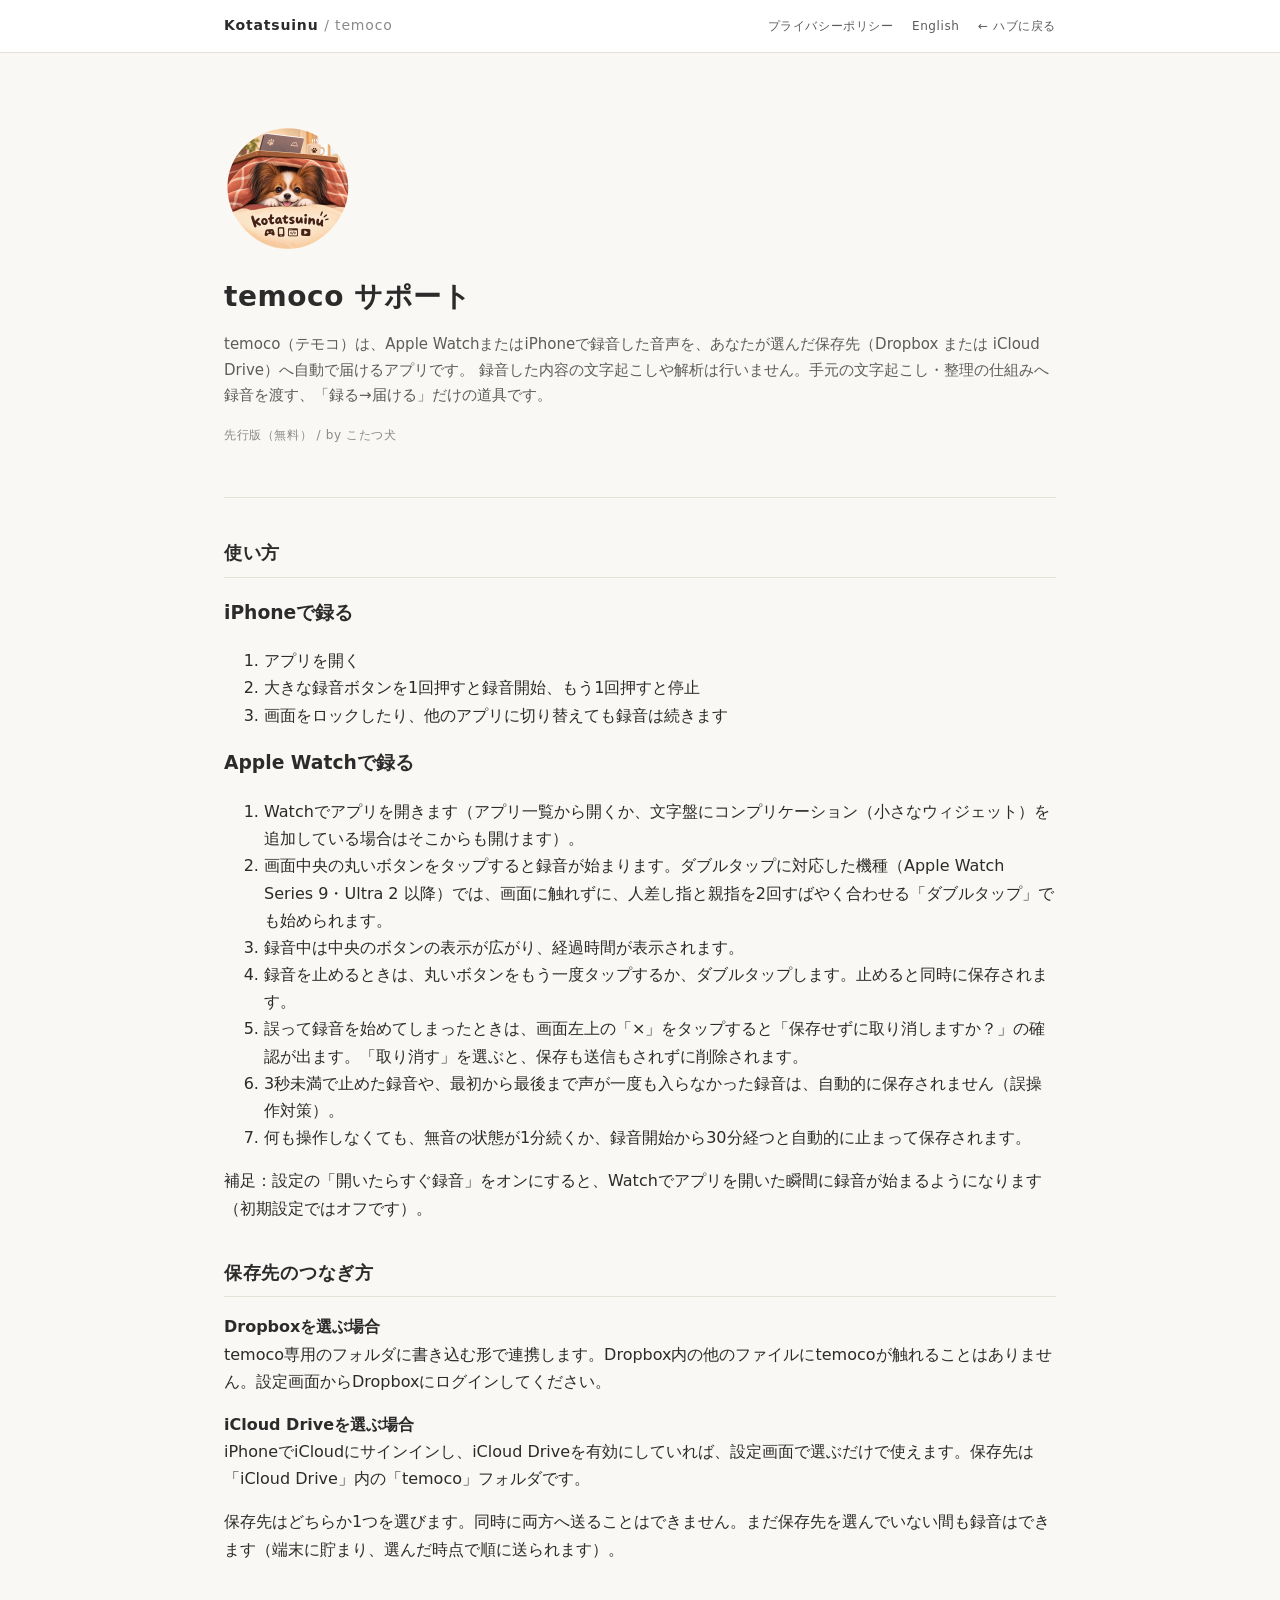
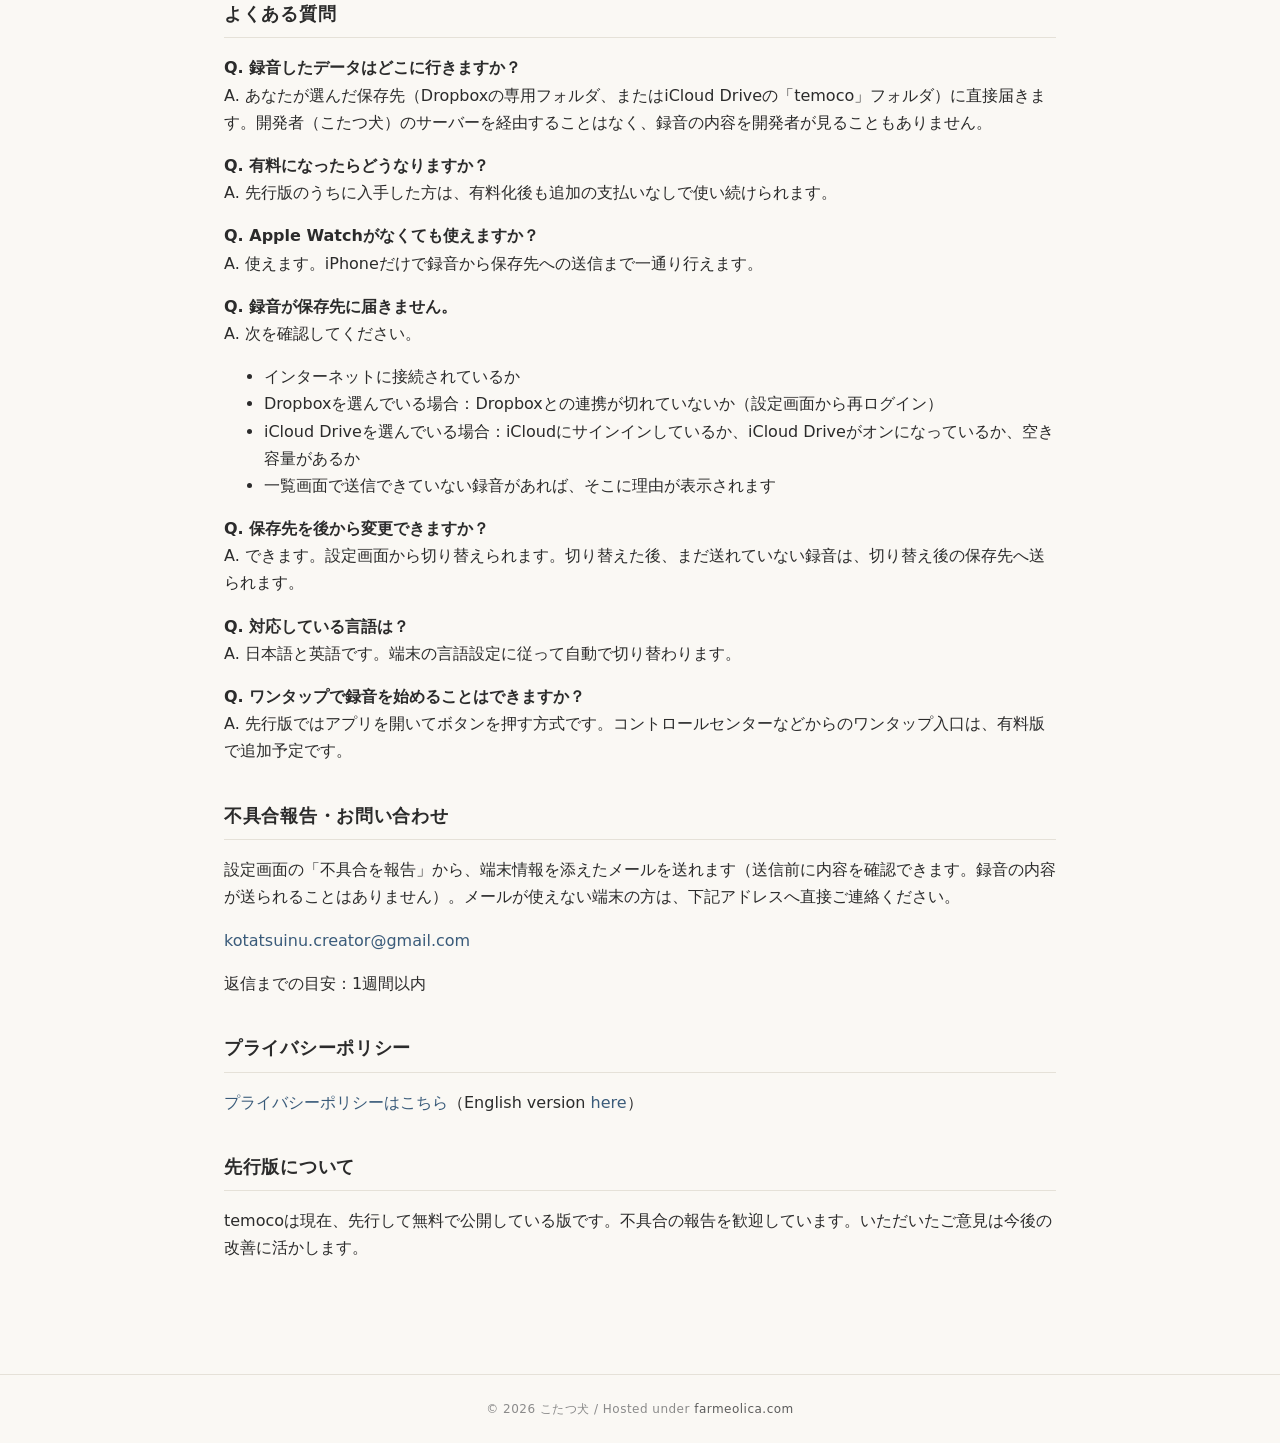
==== temoco/index.html @ c20871ce "[新機能] temoco のサポートページとプライバシーポリシー（日英）を公開し、ハブに追加 App Store 提出に必要なサポートURL・プライバシーポリシーURLとして /temoco/・/te" ====
<!DOCTYPE html>
<html lang="ja">
<head>
<meta charset="UTF-8">
<meta name="viewport" content="width=device-width, initial-scale=1">
<title>temocoサポート｜こたつ犬</title>
<meta name="description" content="temoco（テモコ）のサポートページ。使い方・保存先の設定・よくある質問・お問い合わせ・プライバシーポリシー。">
<meta name="robots" content="noindex">
<link rel="icon" type="image/png" sizes="32x32" href="/_assets/brand/favicon-32.png">
<link rel="icon" type="image/png" sizes="192x192" href="/_assets/brand/kotatsuinu_icon_illust_192.png">
<link rel="apple-touch-icon" href="/_assets/brand/apple-touch-icon.png">
<link rel="stylesheet" href="/_assets/styles.css">
</head>
<body>

<header class="site-header">
  <div class="site-header-inner">
    <h1 class="site-title"><a href="/">Kotatsuinu</a> <span style="color:#8a8a8a;font-weight:400;"> / temoco</span></h1>
    <nav class="site-nav">
      <a href="/temoco/privacy/">プライバシーポリシー</a>
      <a href="/temoco/en/">English</a>
      <a href="/">← ハブに戻る</a>
    </nav>
  </div>
</header>

<main>

  <section class="hero">
    <img class="hero-icon" src="/_assets/brand/kotatsuinu_icon_illust_512.png" alt="こたつから顔を出すパピヨンのこたつ犬アイコン" width="96" height="96">
    <h1>temoco サポート</h1>
    <p class="lead">
      temoco（テモコ）は、Apple WatchまたはiPhoneで録音した音声を、あなたが選んだ保存先（Dropbox または iCloud Drive）へ自動で届けるアプリです。
      録音した内容の文字起こしや解析は行いません。手元の文字起こし・整理の仕組みへ録音を渡す、「録る→届ける」だけの道具です。
    </p>
    <p class="meta">先行版（無料） / by こたつ犬</p>
  </section>

  <h2>使い方</h2>

  <h3>iPhoneで録る</h3>
  <ol>
    <li>アプリを開く</li>
    <li>大きな録音ボタンを1回押すと録音開始、もう1回押すと停止</li>
    <li>画面をロックしたり、他のアプリに切り替えても録音は続きます</li>
  </ol>

  <h3>Apple Watchで録る</h3>
  <ol>
    <li>Watchでアプリを開きます（アプリ一覧から開くか、文字盤にコンプリケーション（小さなウィジェット）を追加している場合はそこからも開けます）。</li>
    <li>画面中央の丸いボタンをタップすると録音が始まります。ダブルタップに対応した機種（Apple Watch Series 9・Ultra 2 以降）では、画面に触れずに、人差し指と親指を2回すばやく合わせる「ダブルタップ」でも始められます。</li>
    <li>録音中は中央のボタンの表示が広がり、経過時間が表示されます。</li>
    <li>録音を止めるときは、丸いボタンをもう一度タップするか、ダブルタップします。止めると同時に保存されます。</li>
    <li>誤って録音を始めてしまったときは、画面左上の「×」をタップすると「保存せずに取り消しますか？」の確認が出ます。「取り消す」を選ぶと、保存も送信もされずに削除されます。</li>
    <li>3秒未満で止めた録音や、最初から最後まで声が一度も入らなかった録音は、自動的に保存されません（誤操作対策）。</li>
    <li>何も操作しなくても、無音の状態が1分続くか、録音開始から30分経つと自動的に止まって保存されます。</li>
  </ol>
  <p>
    補足：設定の「開いたらすぐ録音」をオンにすると、Watchでアプリを開いた瞬間に録音が始まるようになります（初期設定ではオフです）。
  </p>

  <h2>保存先のつなぎ方</h2>
  <p>
    <strong>Dropboxを選ぶ場合</strong><br>
    temoco専用のフォルダに書き込む形で連携します。Dropbox内の他のファイルにtemocoが触れることはありません。設定画面からDropboxにログインしてください。
  </p>
  <p>
    <strong>iCloud Driveを選ぶ場合</strong><br>
    iPhoneでiCloudにサインインし、iCloud Driveを有効にしていれば、設定画面で選ぶだけで使えます。保存先は「iCloud Drive」内の「temoco」フォルダです。
  </p>
  <p>
    保存先はどちらか1つを選びます。同時に両方へ送ることはできません。まだ保存先を選んでいない間も録音はできます（端末に貯まり、選んだ時点で順に送られます）。
  </p>

  <h2>よくある質問</h2>

  <p><strong>Q. 録音したデータはどこに行きますか？</strong><br>
  A. あなたが選んだ保存先（Dropboxの専用フォルダ、またはiCloud Driveの「temoco」フォルダ）に直接届きます。開発者（こたつ犬）のサーバーを経由することはなく、録音の内容を開発者が見ることもありません。</p>

  <p><strong>Q. 有料になったらどうなりますか？</strong><br>
  A. 先行版のうちに入手した方は、有料化後も追加の支払いなしで使い続けられます。</p>

  <p><strong>Q. Apple Watchがなくても使えますか？</strong><br>
  A. 使えます。iPhoneだけで録音から保存先への送信まで一通り行えます。</p>

  <p><strong>Q. 録音が保存先に届きません。</strong><br>
  A. 次を確認してください。</p>
  <ul>
    <li>インターネットに接続されているか</li>
    <li>Dropboxを選んでいる場合：Dropboxとの連携が切れていないか（設定画面から再ログイン）</li>
    <li>iCloud Driveを選んでいる場合：iCloudにサインインしているか、iCloud Driveがオンになっているか、空き容量があるか</li>
    <li>一覧画面で送信できていない録音があれば、そこに理由が表示されます</li>
  </ul>

  <p><strong>Q. 保存先を後から変更できますか？</strong><br>
  A. できます。設定画面から切り替えられます。切り替えた後、まだ送れていない録音は、切り替え後の保存先へ送られます。</p>

  <p><strong>Q. 対応している言語は？</strong><br>
  A. 日本語と英語です。端末の言語設定に従って自動で切り替わります。</p>

  <p><strong>Q. ワンタップで録音を始めることはできますか？</strong><br>
  A. 先行版ではアプリを開いてボタンを押す方式です。コントロールセンターなどからのワンタップ入口は、有料版で追加予定です。</p>

  <h2>不具合報告・お問い合わせ</h2>
  <p>
    設定画面の「不具合を報告」から、端末情報を添えたメールを送れます（送信前に内容を確認できます。録音の内容が送られることはありません）。メールが使えない端末の方は、下記アドレスへ直接ご連絡ください。
  </p>
  <p><a href="mailto:kotatsuinu.creator@gmail.com">kotatsuinu.creator@gmail.com</a></p>
  <p>返信までの目安：1週間以内</p>

  <h2>プライバシーポリシー</h2>
  <p><a href="/temoco/privacy/">プライバシーポリシーはこちら</a>（English version <a href="/temoco/en/privacy/">here</a>）</p>

  <h2>先行版について</h2>
  <p>
    temocoは現在、先行して無料で公開している版です。不具合の報告を歓迎しています。いただいたご意見は今後の改善に活かします。
  </p>

</main>

<footer class="site-footer">
  © 2026 こたつ犬 / Hosted under <a href="https://farmeolica.com/" target="_blank" rel="noopener">farmeolica.com</a>
</footer>

</body>
</html>
---- _assets/styles.css ----
/* kotatsuinu-pages — shared styles */

:root {
  --bg: #faf8f4;
  --surface: #ffffff;
  --ink: #2b2b2b;
  --ink-soft: #5c5c5c;
  --ink-mute: #8a8a8a;
  --line: #e5e1d8;
  --accent: #3a5b7a;       /* dusty indigo — 個人色 */
  --accent-soft: #d8e3ec;
  --eolica: #4a6b3a;        /* Farm Eolica green （リンク時のみ参照） */
  --max-w: 880px;
  --radius: 4px;
}

* { box-sizing: border-box; }

html, body {
  margin: 0;
  padding: 0;
  background: var(--bg);
  color: var(--ink);
  font-family: 'Hiragino Kaku Gothic ProN', 'Yu Gothic', 'Noto Sans JP', system-ui, sans-serif;
  font-size: 16px;
  line-height: 1.7;
  -webkit-font-smoothing: antialiased;
}

a {
  color: var(--accent);
  text-decoration: none;
  border-bottom: 1px solid transparent;
  transition: border-color .15s ease;
}
a:hover { border-bottom-color: var(--accent); }

/* Site header */
.site-header {
  border-bottom: 1px solid var(--line);
  background: var(--surface);
}
.site-header-inner {
  max-width: var(--max-w);
  margin: 0 auto;
  padding: 14px 24px;
  display: flex;
  align-items: baseline;
  justify-content: space-between;
  gap: 16px;
}
.site-title {
  font-size: 14px;
  letter-spacing: 0.06em;
  margin: 0;
  font-weight: 600;
}
.site-title a { color: var(--ink); }
.site-nav {
  font-size: 12px;
  color: var(--ink-mute);
  letter-spacing: 0.05em;
}
.site-nav a { color: var(--ink-soft); margin-left: 14px; }

/* Main */
main {
  max-width: var(--max-w);
  margin: 0 auto;
  padding: 48px 24px 96px;
}

/* Hero (hub page) */
.hero {
  padding: 24px 0 40px;
  border-bottom: 1px solid var(--line);
  margin-bottom: 40px;
}
.hero-icon {
  display: block;
  width: 128px;
  height: 128px;
  margin: 0 0 20px;
}
.hero h1 {
  font-size: 28px;
  margin: 0 0 12px;
  letter-spacing: 0.02em;
}
.hero .lead {
  font-size: 15px;
  color: var(--ink-soft);
  margin: 0;
}
.hero .meta {
  font-size: 12px;
  color: var(--ink-mute);
  margin-top: 16px;
  letter-spacing: 0.05em;
}

/* Section heads */
h2 {
  font-size: 18px;
  letter-spacing: 0.04em;
  margin: 36px 0 16px;
  padding-bottom: 8px;
  border-bottom: 1px solid var(--line);
}

/* Content cards (hub) */
.card-list {
  list-style: none;
  padding: 0;
  margin: 0;
  display: grid;
  gap: 16px;
}
.card {
  background: var(--surface);
  border: 1px solid var(--line);
  border-radius: var(--radius);
  padding: 20px 22px;
  transition: border-color .15s ease, transform .15s ease;
}
.card:hover {
  border-color: var(--accent);
}
.card h3 {
  margin: 0 0 6px;
  font-size: 16px;
  letter-spacing: 0.02em;
}
.card h3 a { color: var(--ink); }
.card .card-meta {
  font-size: 12px;
  color: var(--ink-mute);
  letter-spacing: 0.05em;
  margin-bottom: 8px;
}
.card p {
  margin: 0;
  font-size: 14px;
  color: var(--ink-soft);
}

/* Footer */
.site-footer {
  border-top: 1px solid var(--line);
  padding: 24px;
  text-align: center;
  font-size: 12px;
  color: var(--ink-mute);
  letter-spacing: 0.04em;
}
.site-footer a { color: var(--ink-soft); }

/* Markmap page */
.markmap-wrap {
  position: relative;
  background: var(--surface);
  border: 1px solid var(--line);
  border-radius: var(--radius);
  overflow: hidden;
  margin-top: 24px;
}
.markmap-stage {
  width: 100%;
  height: 78vh;
  min-height: 540px;
  overflow: hidden;
}
.markmap-stage > svg {
  display: block;
  width: 100% !important;
  height: 100% !important;
}
.markmap-controls {
  position: absolute;
  top: 10px;
  right: 10px;
  display: flex;
  gap: 4px;
  z-index: 2;
}
.markmap-controls button {
  background: rgba(255, 255, 255, 0.92);
  border: 1px solid var(--line);
  border-radius: 3px;
  padding: 4px 10px;
  font-size: 13px;
  color: var(--ink-soft);
  cursor: pointer;
  transition: border-color .15s, color .15s;
  font-family: inherit;
}
.markmap-controls button:hover {
  border-color: var(--accent);
  color: var(--accent);
}
.markmap-note {
  font-size: 12px;
  color: var(--ink-mute);
  margin-top: 12px;
  line-height: 1.6;
}
.markmap-note code {
  background: #f1ede4;
  padding: 2px 6px;
  border-radius: 3px;
  font-size: 11px;
}

/* Responsive */
@media (max-width: 600px) {
  main { padding: 32px 16px 64px; }
  .hero h1 { font-size: 22px; }
  .markmap-stage { height: 70vh; min-height: 420px; }
}
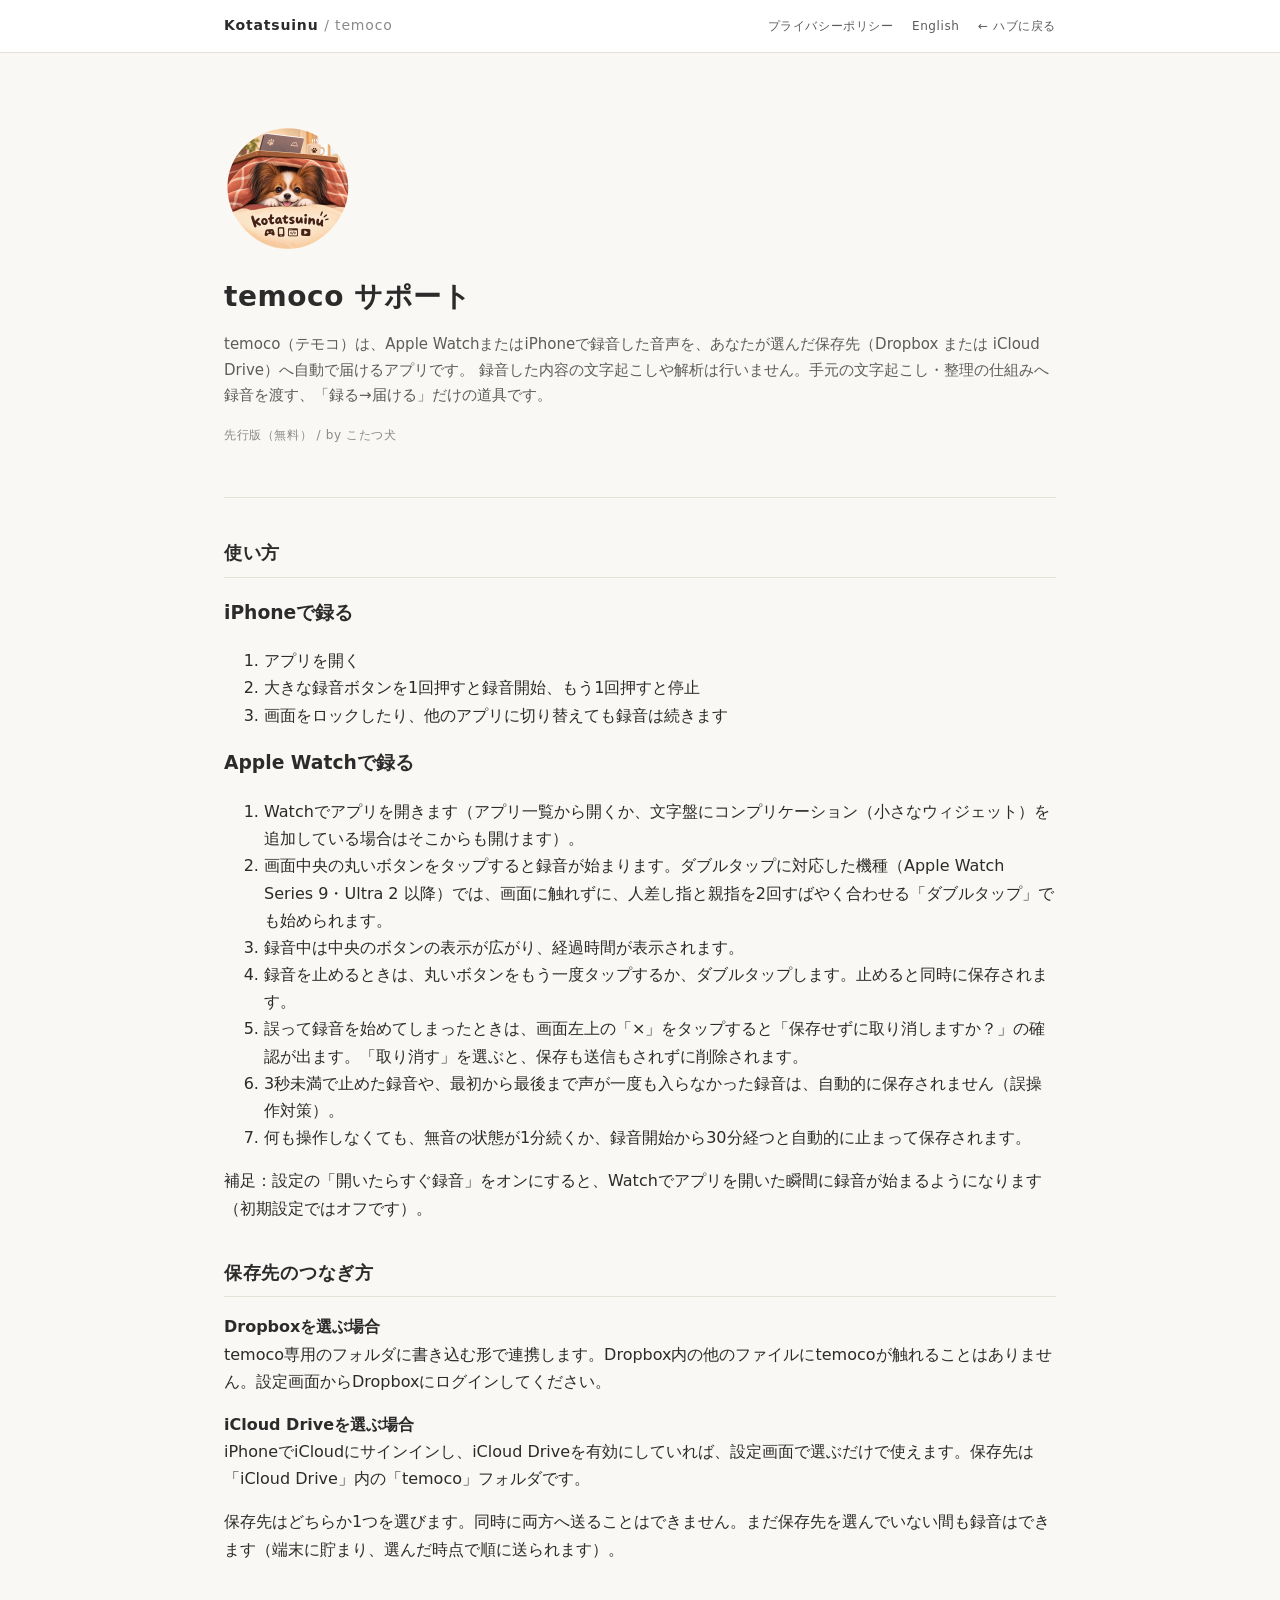
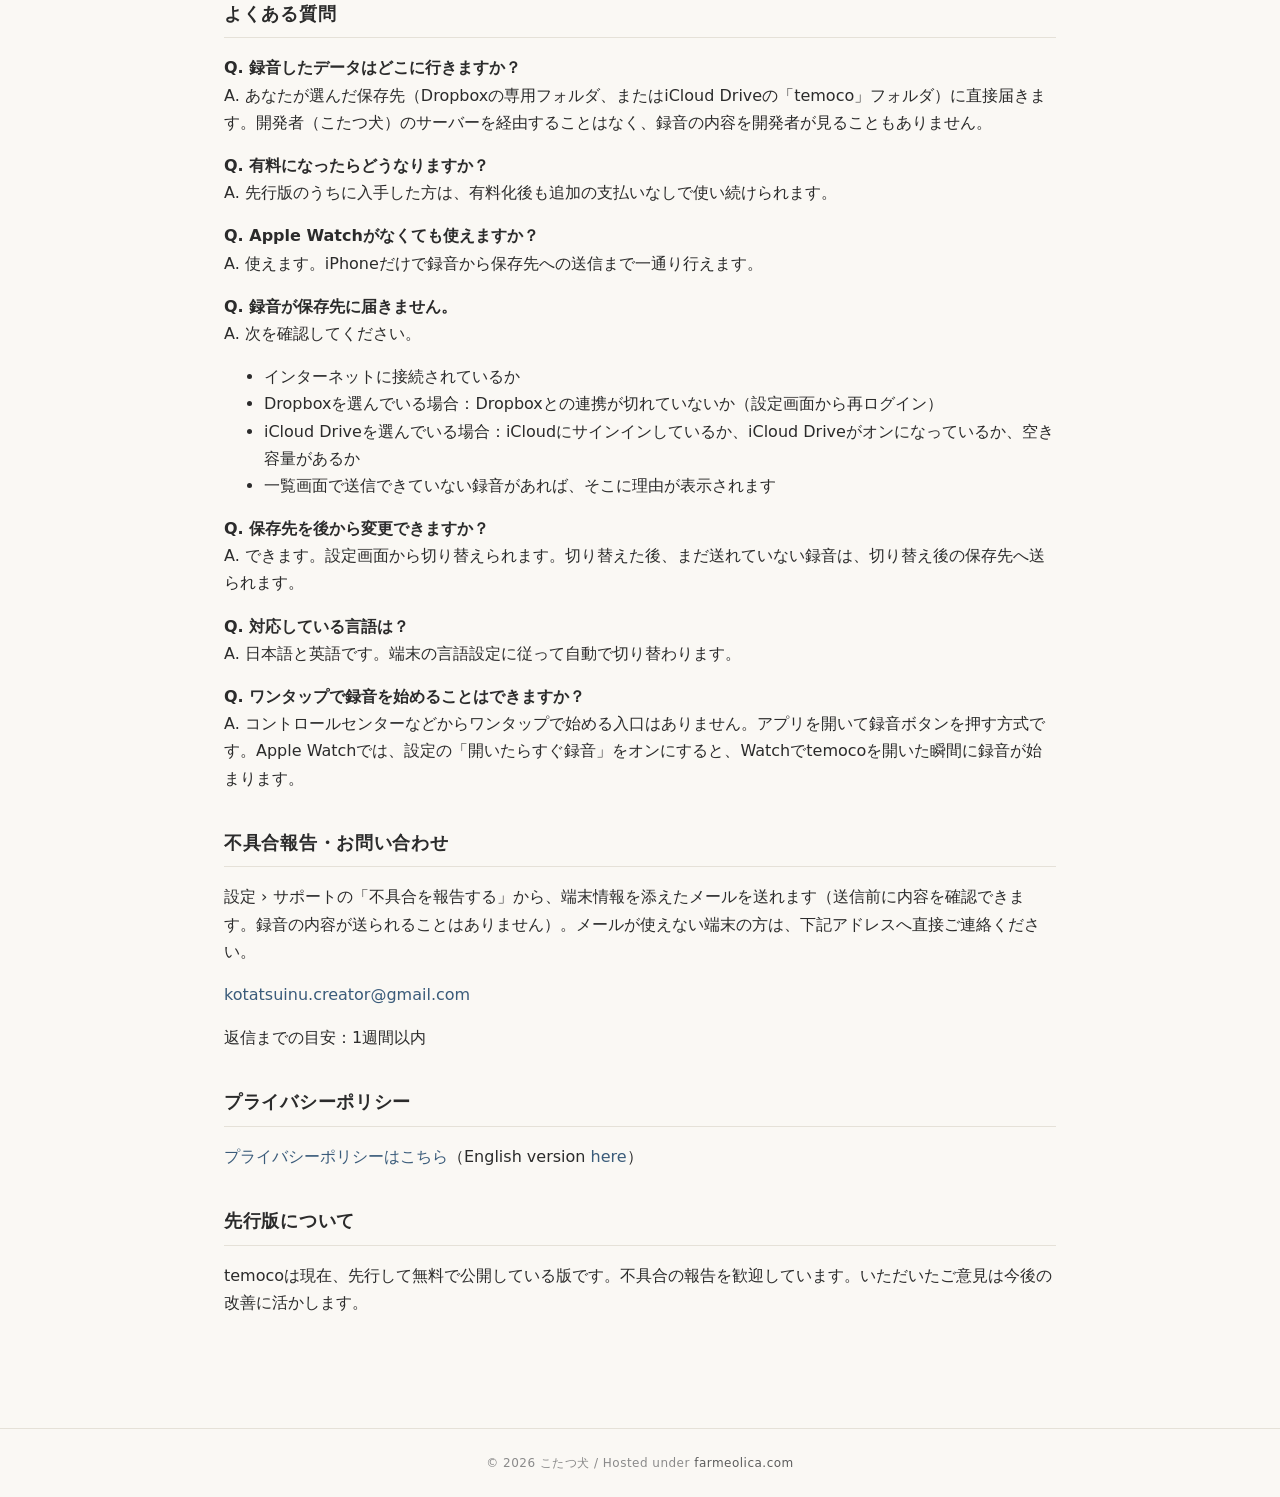
==== commit 89f328a0: "[修正] temoco サポートページ（日英）の古い記述3点を公開版の方針にそろえる - ワンタップ入口「有料版で追加予定」を削除（見送り決定）し、Watchの「開いたらすぐ録音」を案内 - 不具合報" ====
--- a/temoco/index.html
+++ b/temoco/index.html
@@ -99,11 +99,11 @@
   A. 日本語と英語です。端末の言語設定に従って自動で切り替わります。</p>
 
   <p><strong>Q. ワンタップで録音を始めることはできますか？</strong><br>
-  A. 先行版ではアプリを開いてボタンを押す方式です。コントロールセンターなどからのワンタップ入口は、有料版で追加予定です。</p>
+  A. コントロールセンターなどからワンタップで始める入口はありません。アプリを開いて録音ボタンを押す方式です。Apple Watchでは、設定の「開いたらすぐ録音」をオンにすると、Watchでtemocoを開いた瞬間に録音が始まります。</p>
 
   <h2>不具合報告・お問い合わせ</h2>
   <p>
-    設定画面の「不具合を報告」から、端末情報を添えたメールを送れます（送信前に内容を確認できます。録音の内容が送られることはありません）。メールが使えない端末の方は、下記アドレスへ直接ご連絡ください。
+    設定 › サポートの「不具合を報告する」から、端末情報を添えたメールを送れます（送信前に内容を確認できます。録音の内容が送られることはありません）。メールが使えない端末の方は、下記アドレスへ直接ご連絡ください。
   </p>
   <p><a href="mailto:kotatsuinu.creator@gmail.com">kotatsuinu.creator@gmail.com</a></p>
   <p>返信までの目安：1週間以内</p>
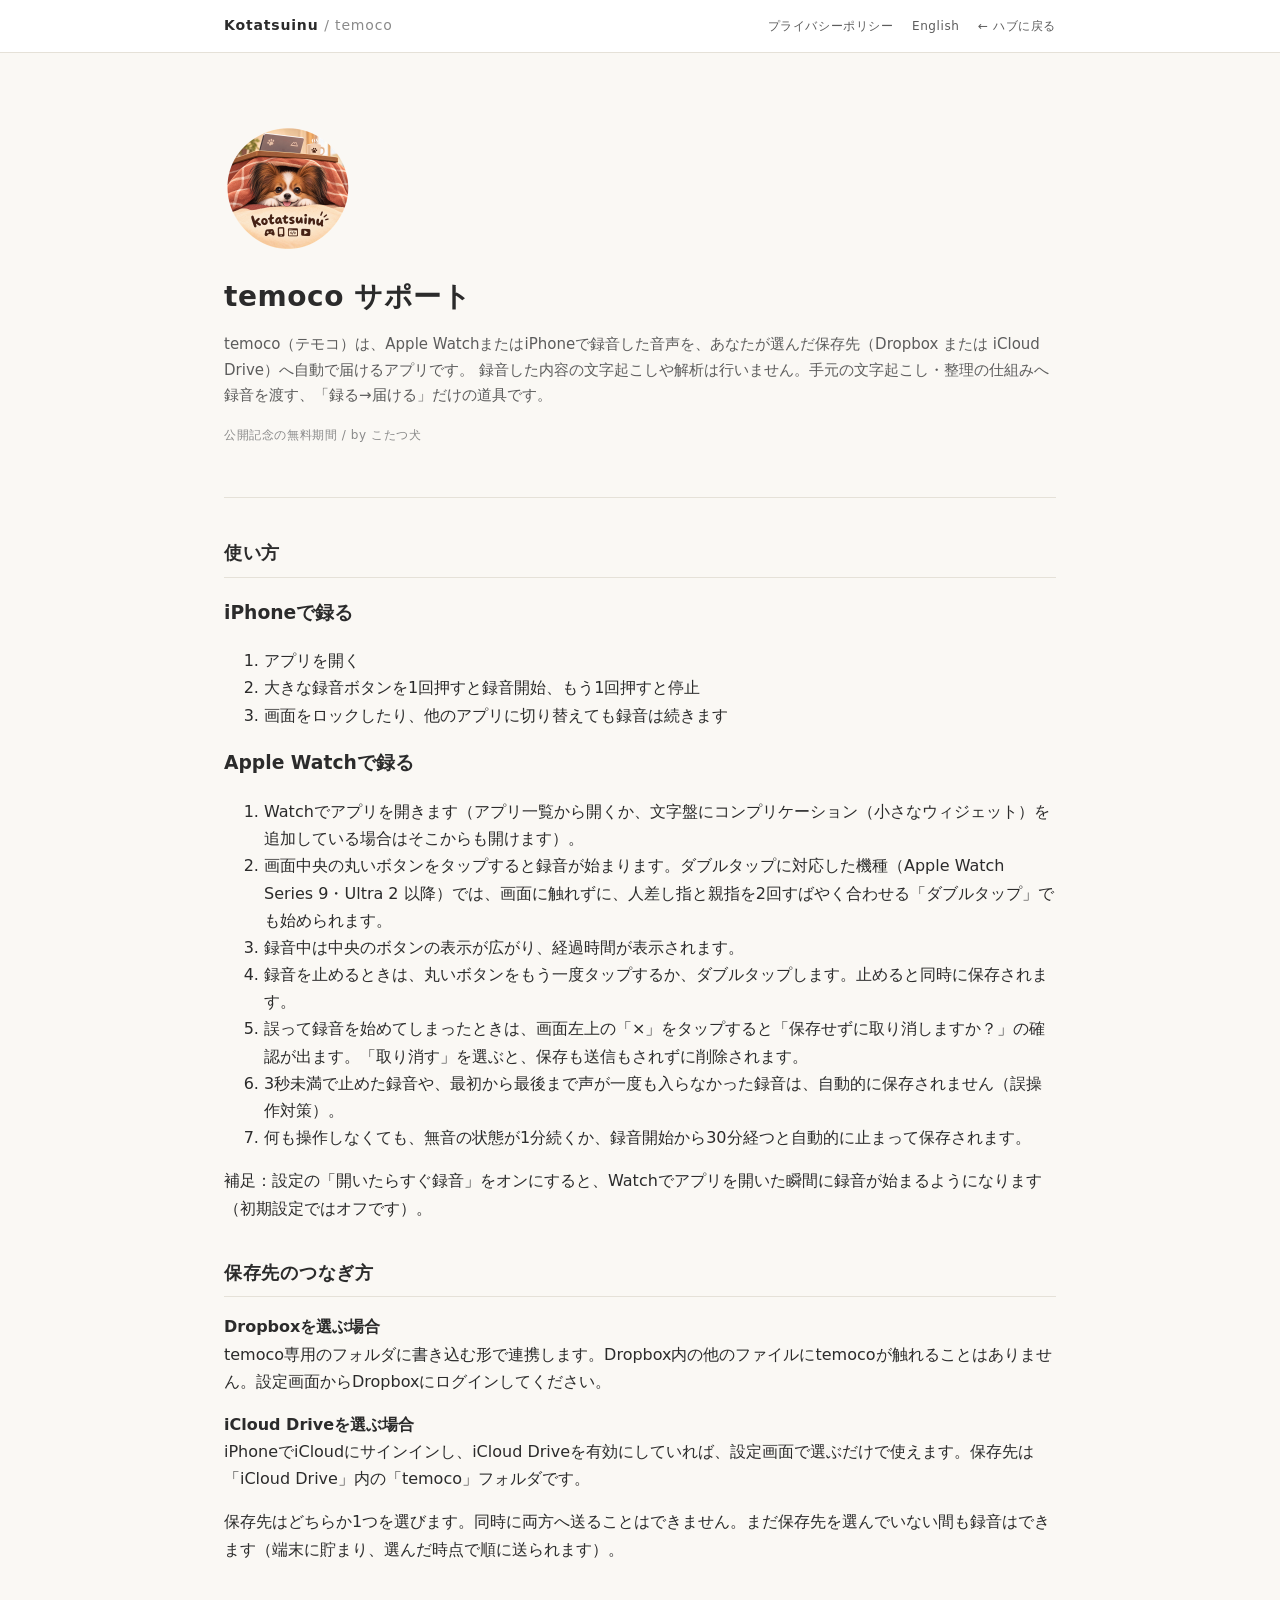
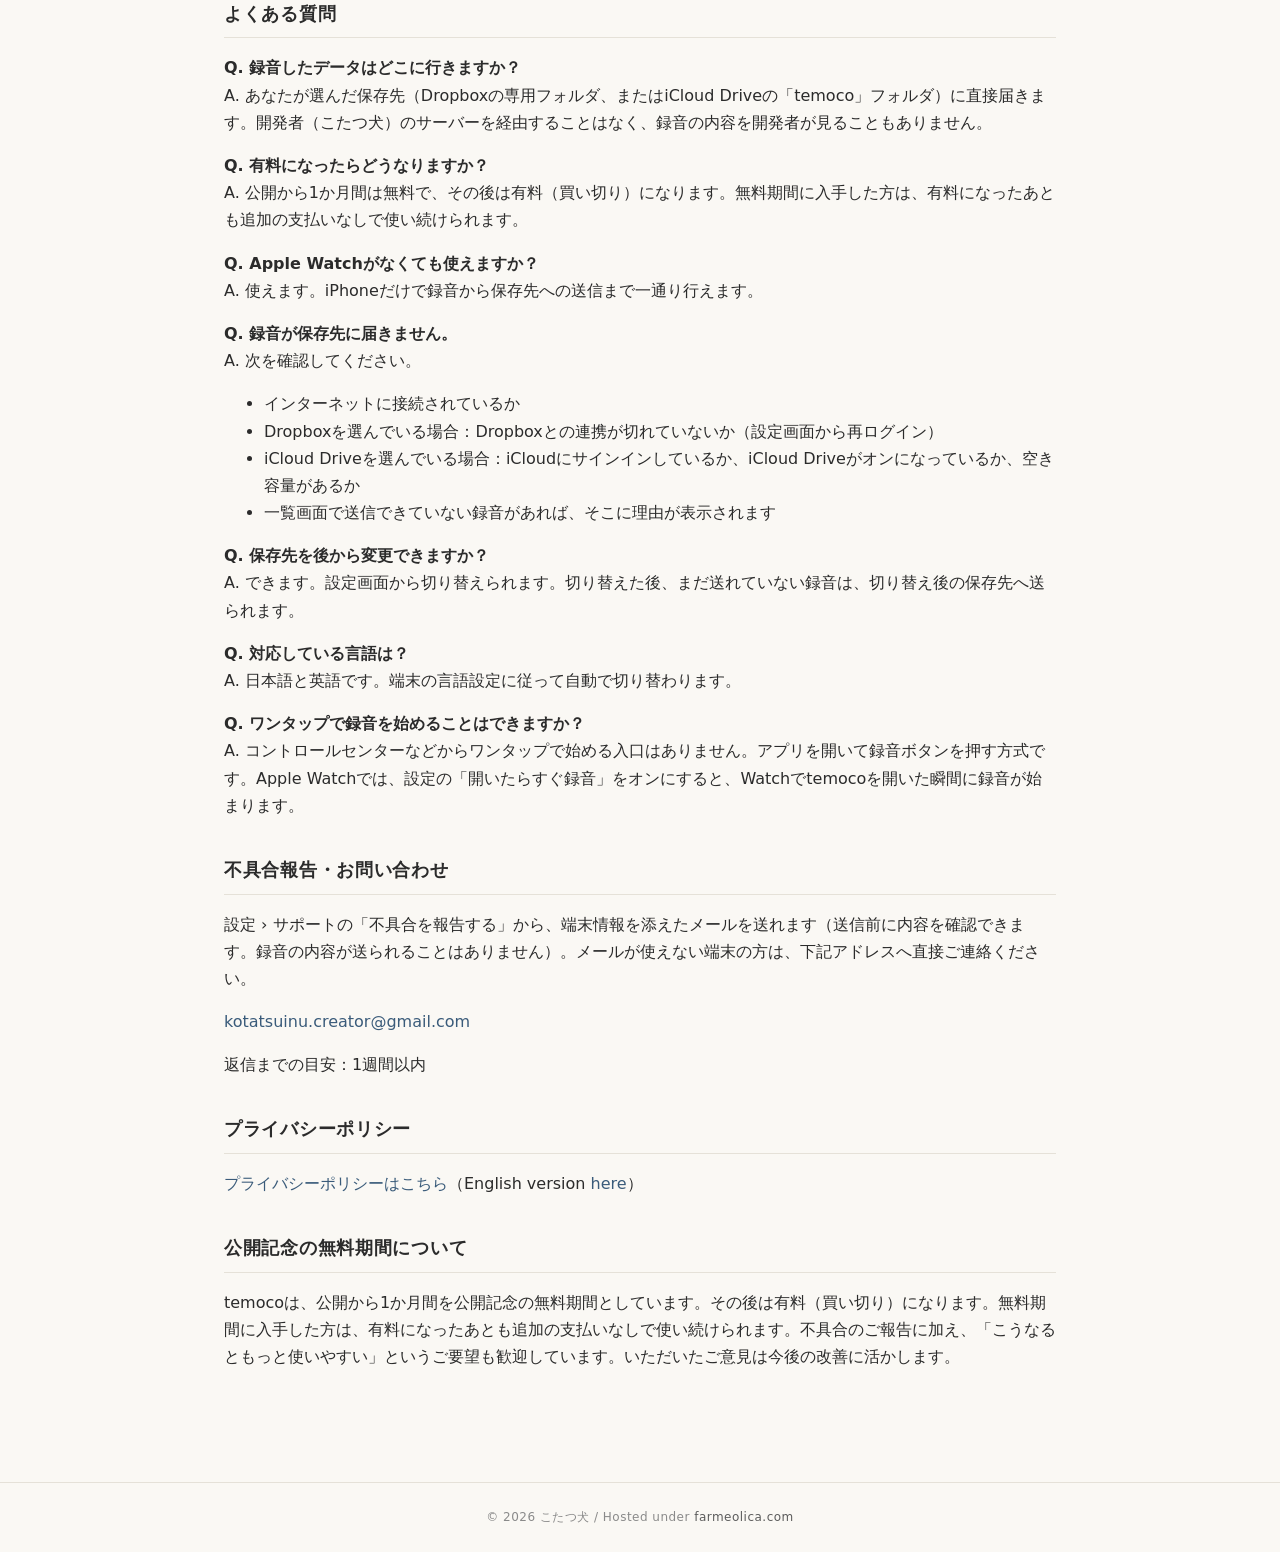
==== commit 37b75b3c: "[auto] Claude Code 自動コミット (2 files) - 2 files changed, 9 insertions(+), 9 deletions(-) Co-Authored-B" ====
--- a/temoco/index.html
+++ b/temoco/index.html
@@ -33,7 +33,7 @@
       temoco（テモコ）は、Apple WatchまたはiPhoneで録音した音声を、あなたが選んだ保存先（Dropbox または iCloud Drive）へ自動で届けるアプリです。
       録音した内容の文字起こしや解析は行いません。手元の文字起こし・整理の仕組みへ録音を渡す、「録る→届ける」だけの道具です。
     </p>
-    <p class="meta">先行版（無料） / by こたつ犬</p>
+    <p class="meta">公開記念の無料期間 / by こたつ犬</p>
   </section>
 
   <h2>使い方</h2>
@@ -78,7 +78,7 @@
   A. あなたが選んだ保存先（Dropboxの専用フォルダ、またはiCloud Driveの「temoco」フォルダ）に直接届きます。開発者（こたつ犬）のサーバーを経由することはなく、録音の内容を開発者が見ることもありません。</p>
 
   <p><strong>Q. 有料になったらどうなりますか？</strong><br>
-  A. 先行版のうちに入手した方は、有料化後も追加の支払いなしで使い続けられます。</p>
+  A. 公開から1か月間は無料で、その後は有料（買い切り）になります。無料期間に入手した方は、有料になったあとも追加の支払いなしで使い続けられます。</p>
 
   <p><strong>Q. Apple Watchがなくても使えますか？</strong><br>
   A. 使えます。iPhoneだけで録音から保存先への送信まで一通り行えます。</p>
@@ -111,9 +111,9 @@
   <h2>プライバシーポリシー</h2>
   <p><a href="/temoco/privacy/">プライバシーポリシーはこちら</a>（English version <a href="/temoco/en/privacy/">here</a>）</p>
 
-  <h2>先行版について</h2>
+  <h2>公開記念の無料期間について</h2>
   <p>
-    temocoは現在、先行して無料で公開している版です。不具合の報告を歓迎しています。いただいたご意見は今後の改善に活かします。
+    temocoは、公開から1か月間を公開記念の無料期間としています。その後は有料（買い切り）になります。無料期間に入手した方は、有料になったあとも追加の支払いなしで使い続けられます。不具合のご報告に加え、「こうなるともっと使いやすい」というご要望も歓迎しています。いただいたご意見は今後の改善に活かします。
   </p>
 
 </main>
